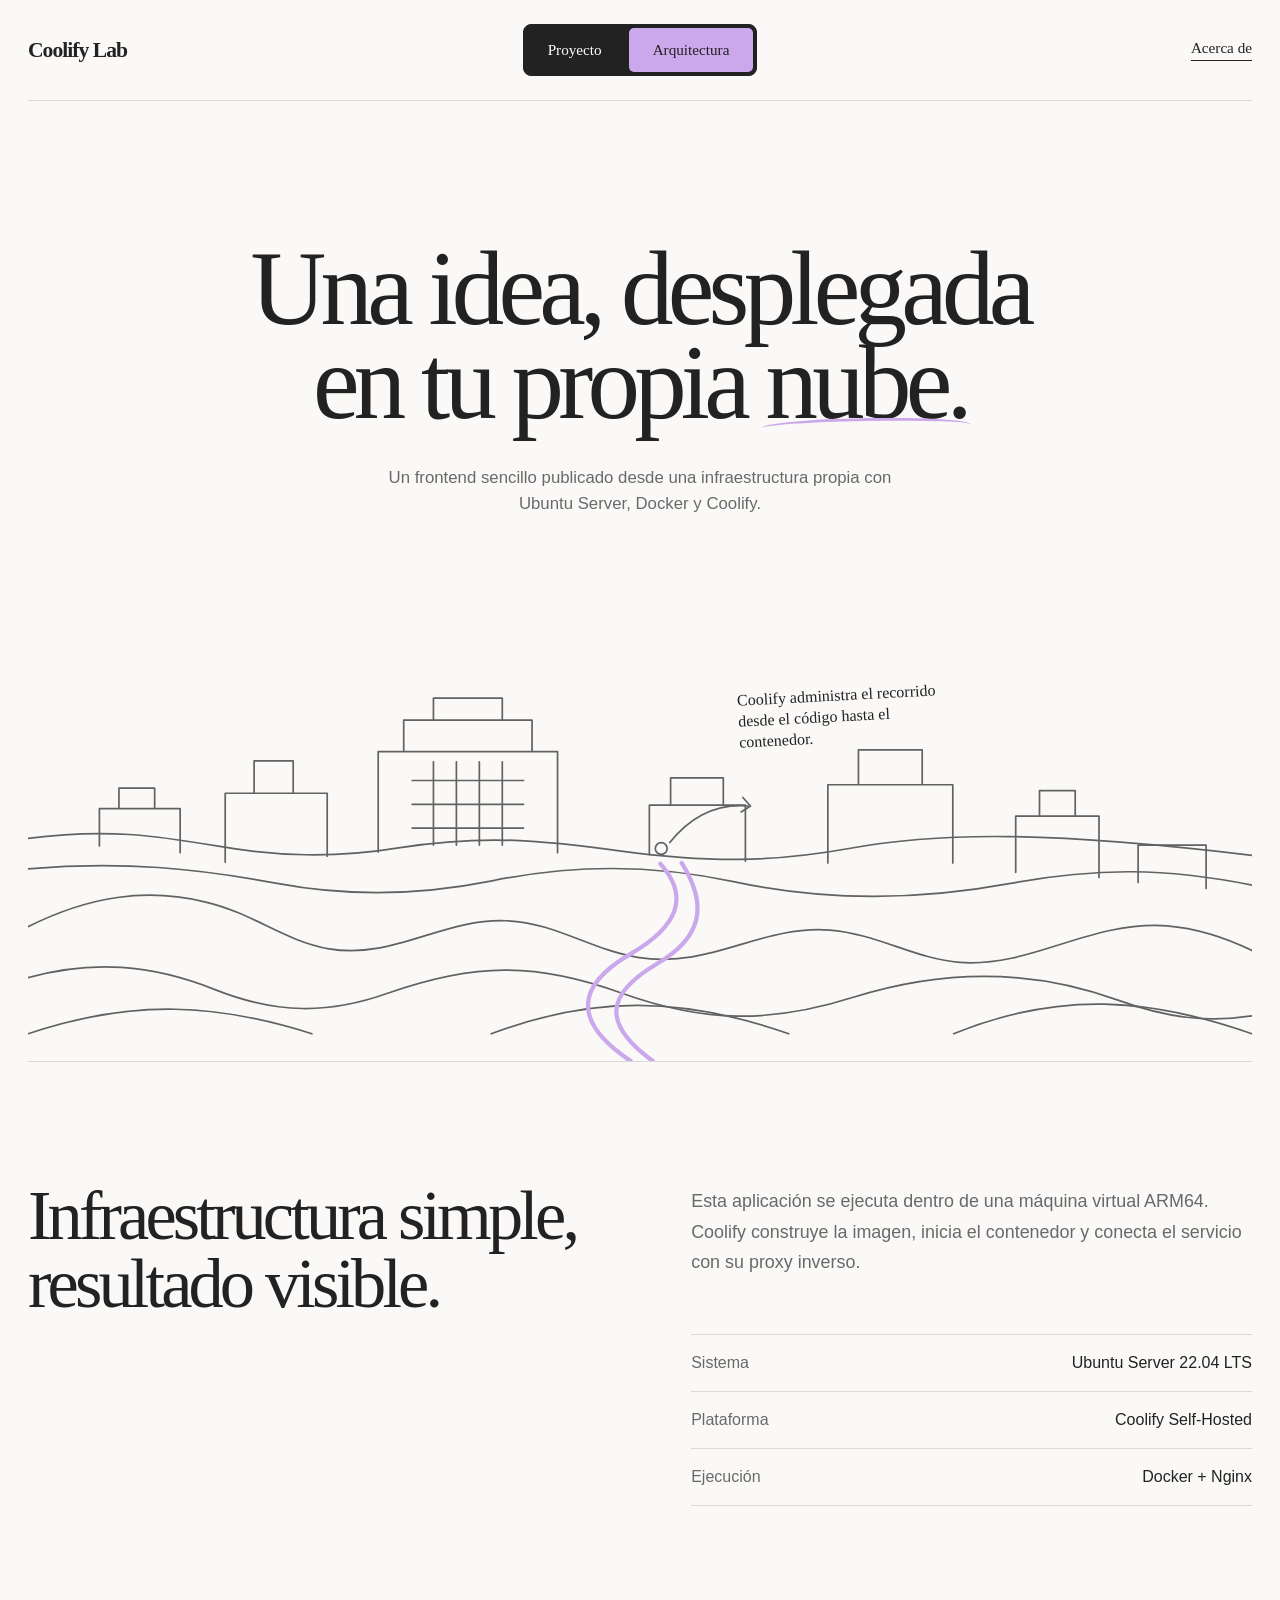
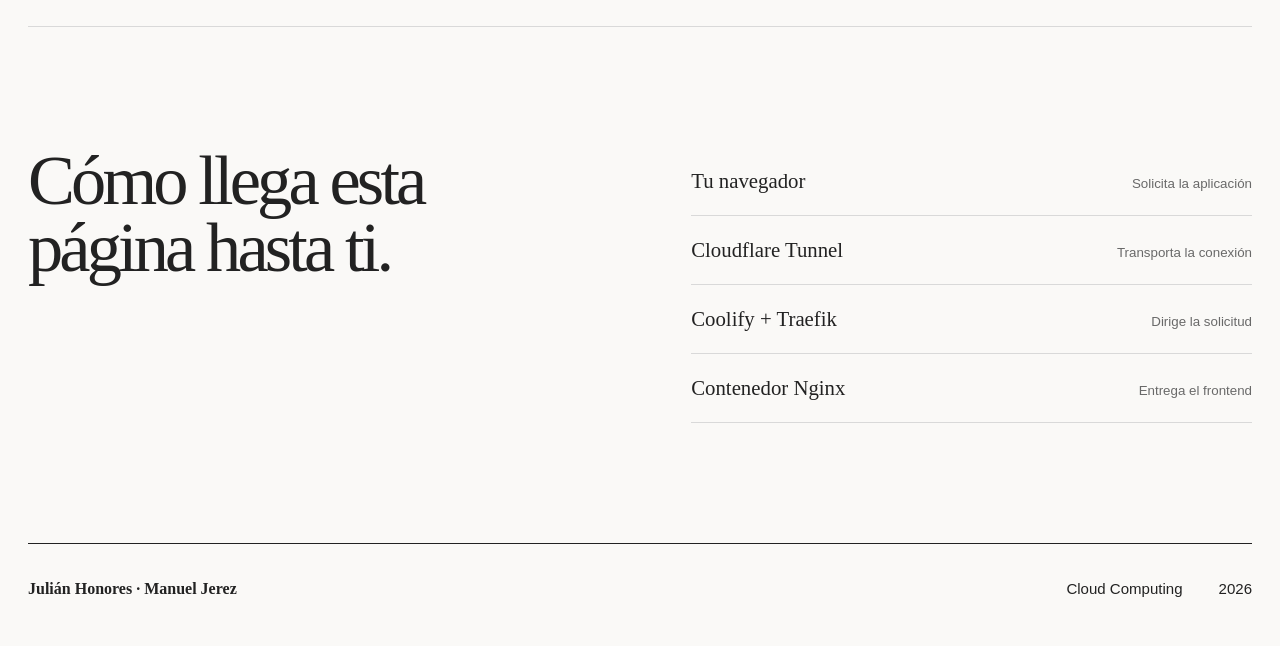
==== index.html @ 7aa56561 "Initial Coolify workshop frontend" ====
<!doctype html>
<html lang="es">
  <head>
    <meta charset="UTF-8" />
    <meta name="viewport" content="width=device-width, initial-scale=1.0" />
    <meta name="description" content="Frontend desplegado con Coolify Self-Hosted para el Taller 1 de PaaS." />
    <title>Coolify Lab · Taller PaaS</title>
    <link rel="stylesheet" href="styles.css" />
  </head>
  <body>
    <header class="site-header">
      <a class="brand" href="#inicio">Coolify Lab</a>
      <nav aria-label="Navegación principal">
        <a href="#proyecto">Proyecto</a>
        <a class="nav-action" href="#arquitectura">Arquitectura</a>
      </nav>
      <a class="header-link" href="#footer">Acerca de</a>
    </header>

    <main id="inicio">
      <section class="hero" aria-labelledby="hero-title">
        <h1 id="hero-title">Una idea, desplegada<br />en tu propia <span class="underlined">nube.</span></h1>
        <p>Un frontend sencillo publicado desde una infraestructura propia con Ubuntu Server, Docker y Coolify.</p>

        <div class="landscape" aria-hidden="true">
          <svg viewBox="0 0 1440 520" role="img">
            <g fill="none" stroke="currentColor" stroke-linecap="round" stroke-linejoin="round">
              <path d="M0 258c93-12 151-3 222 9 69 12 137 15 216 2 101-16 171-8 260 4 105 14 179 13 268-3 109-20 235-20 474 8" />
              <path d="M0 294c111-10 201 0 293 17 85 16 168 14 253-3 95-19 185-20 284 1 102 22 213 23 326 2 103-19 183-18 284 2" />
              <path d="M84 267v-44h95v52m-72-52v-24h42v24m83 63v-81h120v74m-86-74v-38h46v38" />
              <path d="M412 274v-118h211v119m-181-119v-37h151v37m-116-37V93h81v26" />
              <path d="M452 190h131m-131 28h131m-131 28h131M477 168v98m27-98v98m27-98v98m27-98v98" />
              <path d="M731 277v-58h113v66m-88-66v-32h62v32m123 68v-92h147v92m-111-92v-41h75v41" />
              <path d="M1162 298v-66h98v72m-70-72v-30h42v30m74 78v-44h80v51" />
              <path d="M0 362c72-36 139-46 209-29 56 13 93 46 145 55 75 13 134-36 209-33 57 2 99 34 154 43 87 14 144-38 226-32 55 4 101 34 153 38 87 6 151-49 244-43 35 3 65 12 100 29" />
              <path d="M0 422c75-21 145-16 220 14 73 29 134 29 204 4 99-35 173-37 274 0 97 35 175 36 273 5 111-35 215-32 313 4 55 20 103 26 156 18" />
              <path d="M0 488c125-42 224-35 334 0m211 0c119-45 225-44 350 0m194 0c125-51 231-42 351 0" />
              <path class="route" d="M709 520c-67-45-67-87 0-126 57-33 69-68 35-106" />
              <path class="route" d="M735 520c-59-43-57-78 6-115 51-30 60-67 28-118" />
              <circle cx="745" cy="270" r="7" />
              <path d="M755 263c25-31 55-46 92-43m-6-10 9 10-11 7" />
            </g>
          </svg>
          <p>Coolify administra el recorrido desde el código hasta el contenedor.</p>
        </div>
      </section>

      <section class="project" id="proyecto" aria-labelledby="project-title">
        <div><h2 id="project-title">Infraestructura simple, resultado visible.</h2></div>
        <div class="project-copy">
          <p>Esta aplicación se ejecuta dentro de una máquina virtual ARM64. Coolify construye la imagen, inicia el contenedor y conecta el servicio con su proxy inverso.</p>
          <dl>
            <div><dt>Sistema</dt><dd>Ubuntu Server 22.04 LTS</dd></div>
            <div><dt>Plataforma</dt><dd>Coolify Self-Hosted</dd></div>
            <div><dt>Ejecución</dt><dd>Docker + Nginx</dd></div>
          </dl>
        </div>
      </section>

      <section class="architecture" id="arquitectura" aria-labelledby="architecture-title">
        <h2 id="architecture-title">Cómo llega esta página hasta ti.</h2>
        <ol>
          <li><span>Tu navegador</span><small>Solicita la aplicación</small></li>
          <li><span>Cloudflare Tunnel</span><small>Transporta la conexión</small></li>
          <li><span>Coolify + Traefik</span><small>Dirige la solicitud</small></li>
          <li><span>Contenedor Nginx</span><small>Entrega el frontend</small></li>
        </ol>
      </section>
    </main>

    <footer id="footer">
      <strong>Julián Honores · Manuel Jerez</strong>
      <span>Cloud Computing</span>
      <span>2026</span>
    </footer>
  </body>
</html>
---- styles.css ----
:root {
  color-scheme: light;
  --ink: #222222;
  --muted: #696969;
  --line: #d9d9d9;
  --paper: #faf9f7;
  --accent: #cba7eb;
}

* { box-sizing: border-box; }
html { scroll-behavior: smooth; }
body {
  margin: 0;
  min-width: 320px;
  background: var(--paper);
  color: var(--ink);
  font-family: Arial, Helvetica, sans-serif;
}
a { color: inherit; text-decoration: none; }

.site-header {
  display: grid;
  grid-template-columns: 1fr auto 1fr;
  align-items: center;
  width: min(1460px, calc(100% - 56px));
  margin: 0 auto;
  padding: 24px 0;
  border-bottom: 1px solid var(--line);
}
.brand {
  justify-self: start;
  font-family: Georgia, "Times New Roman", serif;
  font-size: 1.35rem;
  font-weight: 700;
  letter-spacing: -0.045em;
}
nav {
  display: flex;
  align-items: center;
  overflow: hidden;
  border: 1px solid var(--ink);
  border-radius: 8px;
  background: var(--ink);
  color: #fff;
  font-family: Georgia, "Times New Roman", serif;
  font-size: 0.95rem;
}
nav a { padding: 13px 24px; }
nav .nav-action {
  margin: 3px;
  border-radius: 5px;
  background: var(--accent);
  color: var(--ink);
}
.header-link {
  justify-self: end;
  padding-bottom: 3px;
  border-bottom: 1px solid var(--ink);
  font-family: Georgia, "Times New Roman", serif;
  font-size: 0.95rem;
}

main {
  width: min(1460px, calc(100% - 56px));
  margin: 0 auto;
}
.hero {
  min-height: calc(100vh - 82px);
  padding-top: clamp(80px, 11vw, 170px);
}
h1, h2 {
  margin: 0;
  font-family: Georgia, "Times New Roman", serif;
  font-weight: 500;
  letter-spacing: -0.055em;
}
h1 {
  position: relative;
  z-index: 1;
  max-width: 1050px;
  margin: 0 auto;
  text-align: center;
  font-size: clamp(3.6rem, 8.2vw, 8.5rem);
  line-height: 0.9;
}
.underlined { position: relative; display: inline-block; }
.underlined::after {
  position: absolute;
  right: -2%;
  bottom: -0.04em;
  left: -2%;
  height: 0.13em;
  border: solid var(--accent);
  border-width: 3px 0 0;
  border-radius: 50%;
  content: "";
  transform: rotate(-1deg);
}
.hero > p {
  max-width: 560px;
  margin: 34px auto 0;
  color: var(--muted);
  text-align: center;
  font-size: 1.05rem;
  line-height: 1.55;
}
.landscape { position: relative; margin-top: clamp(60px, 8vw, 110px); }
.landscape svg {
  display: block;
  width: 100%;
  height: auto;
  color: #626262;
  stroke-width: 2;
  vector-effect: non-scaling-stroke;
}
.landscape .route { stroke: var(--accent); stroke-width: 5; }
.landscape p {
  position: absolute;
  top: 15%;
  left: 58%;
  max-width: 220px;
  margin: 0;
  font-family: "Comic Sans MS", "Bradley Hand", cursive;
  font-size: 1rem;
  line-height: 1.3;
  transform: rotate(-3deg);
}

.project, .architecture {
  display: grid;
  grid-template-columns: 1fr 1fr;
  gap: clamp(40px, 8vw, 130px);
  padding: 120px 0;
  border-top: 1px solid var(--line);
}
h2 {
  max-width: 620px;
  font-size: clamp(2.8rem, 5.5vw, 5.7rem);
  line-height: 0.96;
}
.project-copy > p {
  max-width: 620px;
  margin: 4px 0 56px;
  color: var(--muted);
  font-size: 1.12rem;
  line-height: 1.7;
}
dl { margin: 0; border-top: 1px solid var(--line); }
dl div {
  display: flex;
  justify-content: space-between;
  gap: 24px;
  padding: 19px 0;
  border-bottom: 1px solid var(--line);
}
dt { color: var(--muted); }
dd { margin: 0; text-align: right; }

.architecture { align-items: start; }
.architecture ol {
  margin: 0;
  padding: 0;
  list-style: none;
}
.architecture li {
  display: grid;
  grid-template-columns: 1fr auto;
  gap: 20px;
  align-items: baseline;
  padding: 22px 0;
  border-bottom: 1px solid var(--line);
}
.architecture li span {
  font-family: Georgia, "Times New Roman", serif;
  font-size: 1.3rem;
}
.architecture li small { color: var(--muted); }

footer {
  display: grid;
  grid-template-columns: 1fr auto auto;
  gap: 36px;
  width: min(1460px, calc(100% - 56px));
  margin: 0 auto;
  padding: 36px 0 48px;
  border-top: 1px solid var(--ink);
  font-size: 0.94rem;
}
footer strong {
  font-family: Georgia, "Times New Roman", serif;
  font-size: 1rem;
}

@media (max-width: 800px) {
  .site-header { grid-template-columns: 1fr auto; }
  .site-header nav { display: none; }
  .hero { min-height: auto; padding-top: 90px; }
  .landscape p { display: none; }
  .project, .architecture { grid-template-columns: 1fr; padding: 80px 0; }
}
@media (max-width: 560px) {
  .site-header, main, footer { width: min(100% - 32px, 1460px); }
  h1 { font-size: clamp(3.15rem, 15vw, 5rem); }
  .landscape { margin-right: -16px; margin-left: -16px; overflow: hidden; }
  .landscape svg { width: 170%; max-width: none; transform: translateX(-20%); }
  .architecture li { grid-template-columns: 1fr; gap: 6px; }
  footer { grid-template-columns: 1fr; gap: 12px; }
}
@media (prefers-reduced-motion: reduce) {
  html { scroll-behavior: auto; }
}
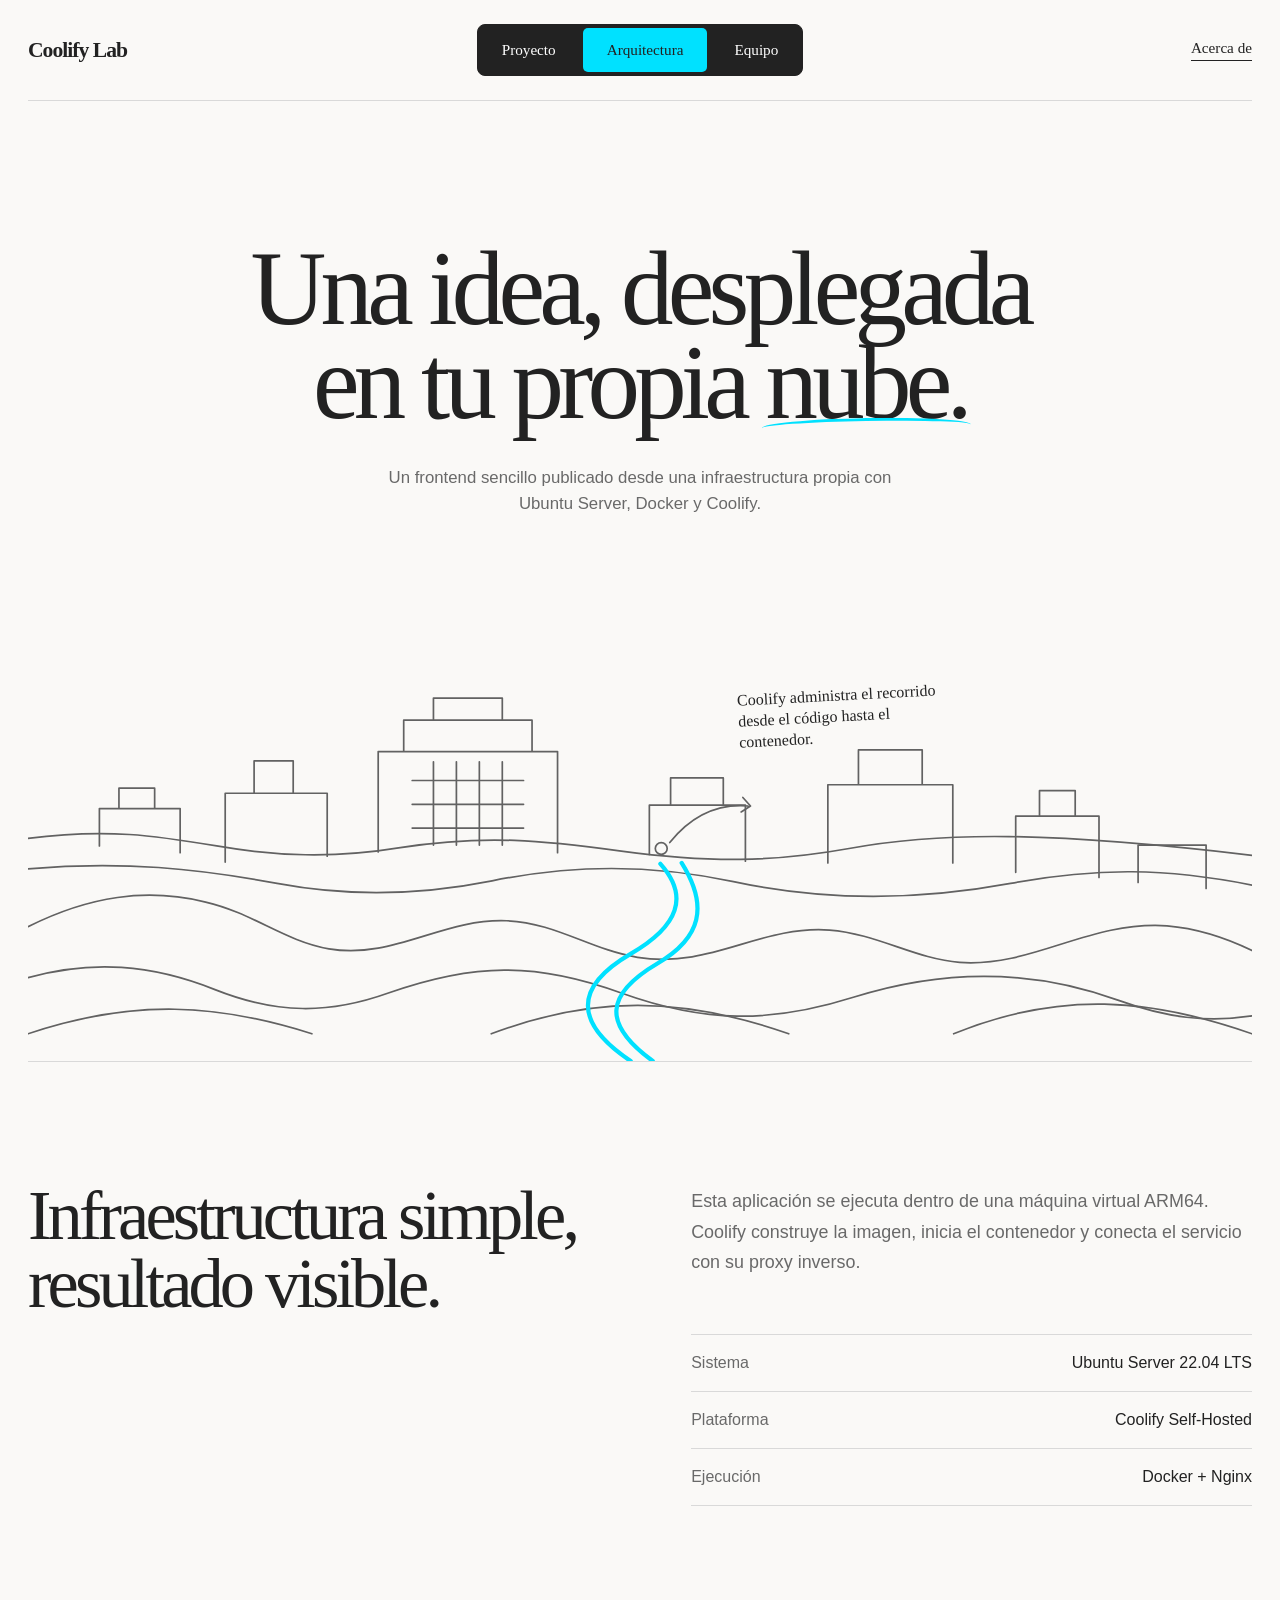
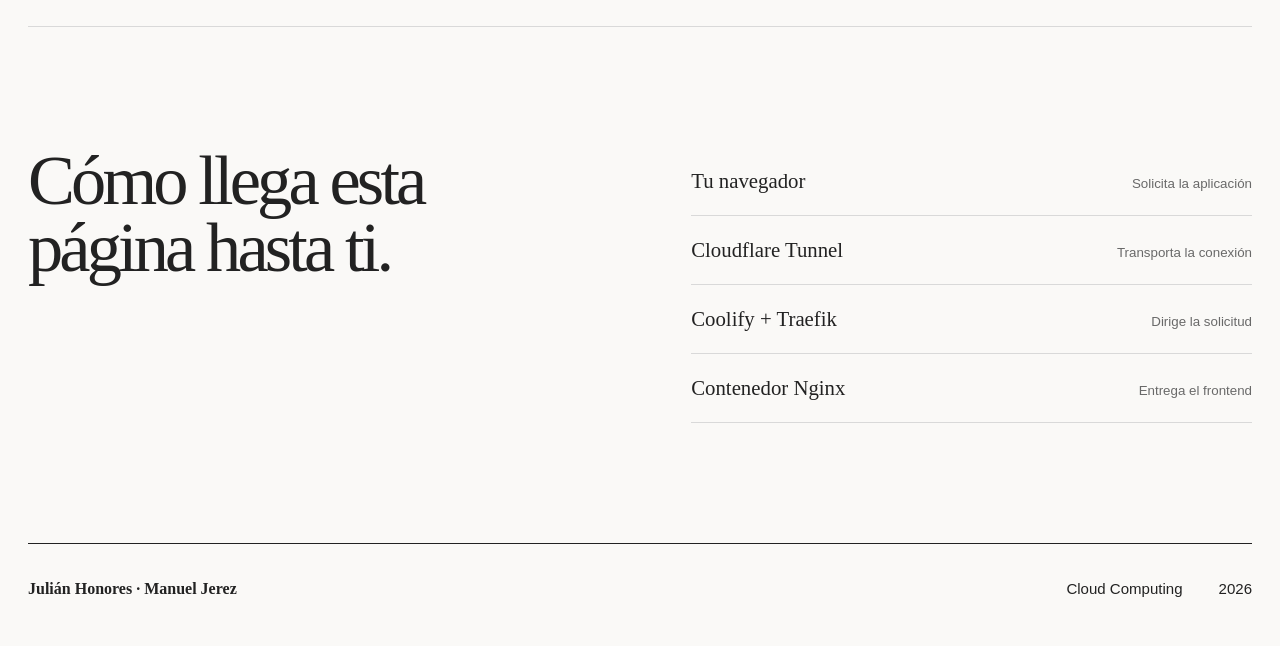
==== commit 13180c65: "ejecutio banco estao" ====
--- a/index.html
+++ b/index.html
@@ -13,6 +13,7 @@
       <nav aria-label="Navegación principal">
         <a href="#proyecto">Proyecto</a>
         <a class="nav-action" href="#arquitectura">Arquitectura</a>
+        <a href="equipo/index.html">Equipo</a>
       </nav>
       <a class="header-link" href="#footer">Acerca de</a>
     </header>
--- a/styles.css
+++ b/styles.css
@@ -4,7 +4,7 @@
   --muted: #696969;
   --line: #d9d9d9;
   --paper: #faf9f7;
-  --accent: #cba7eb;
+  --accent: #00e1ff;
 }
 
 * { box-sizing: border-box; }
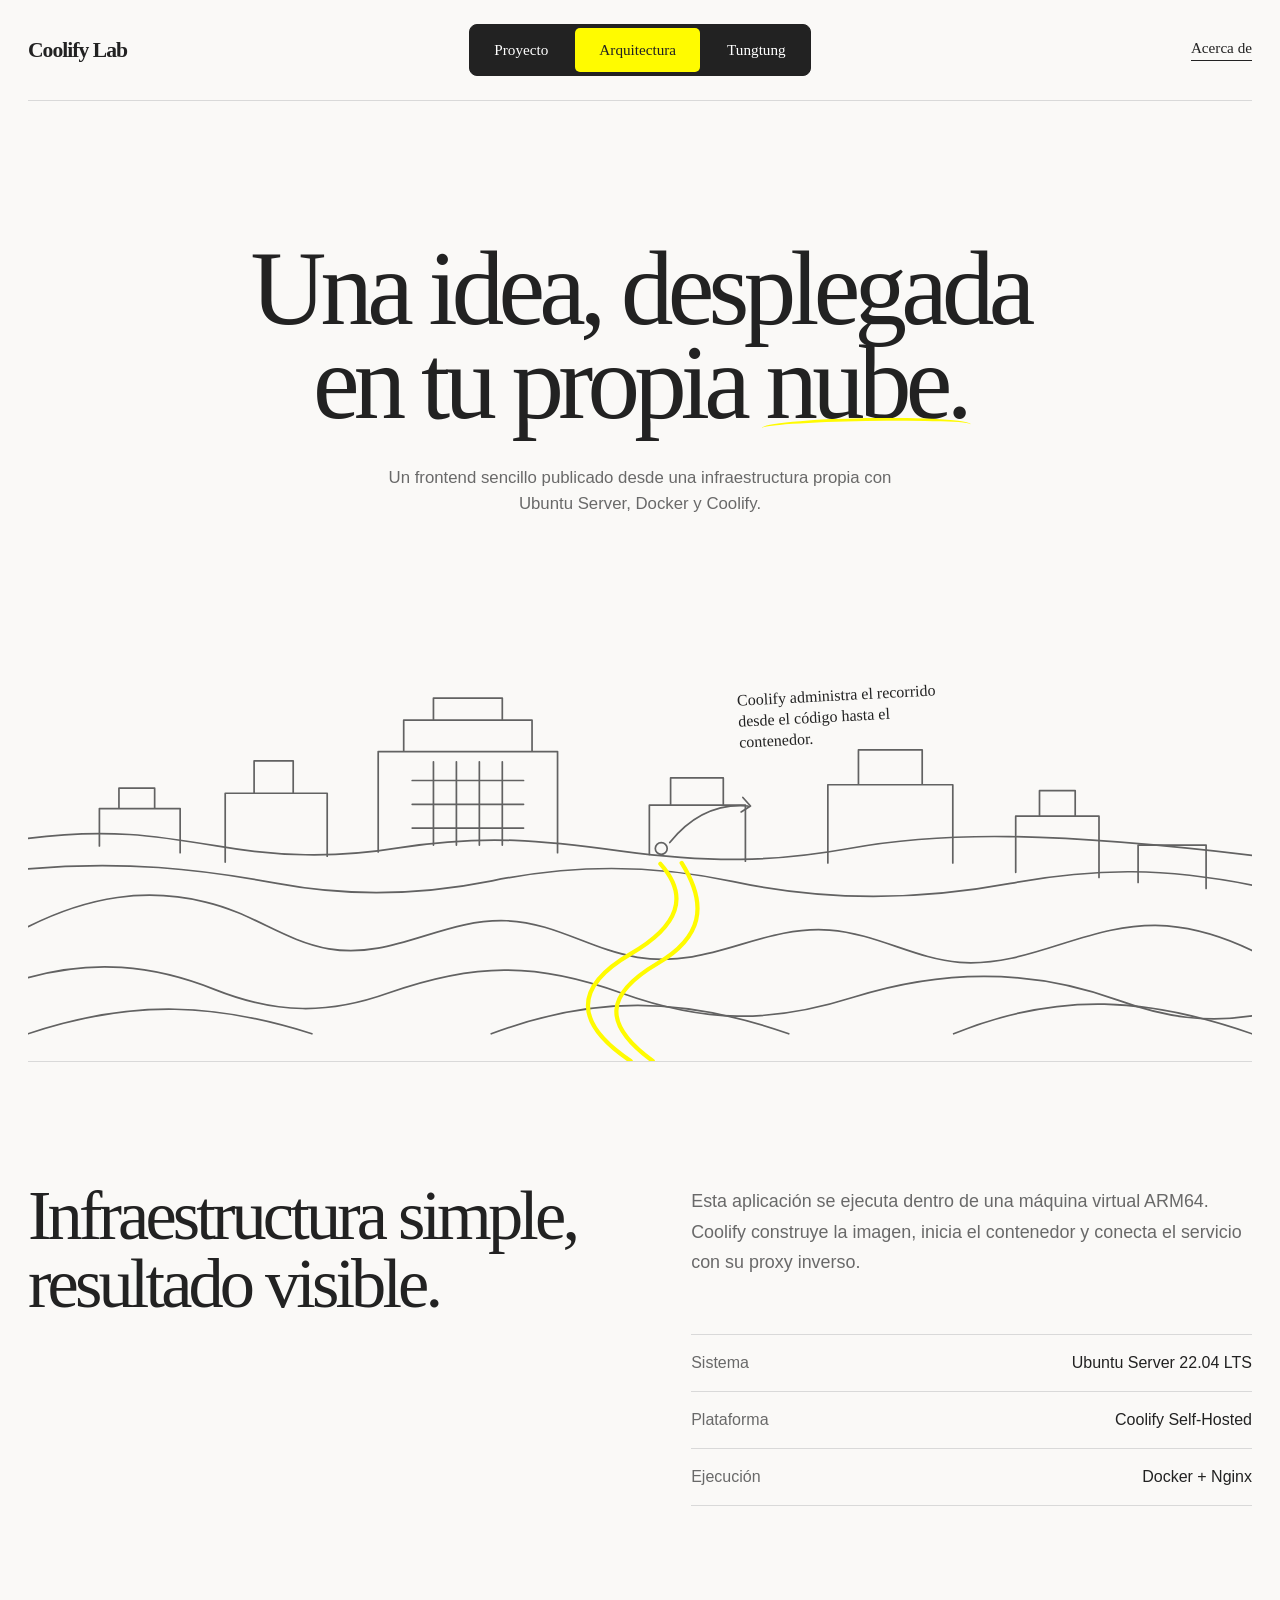
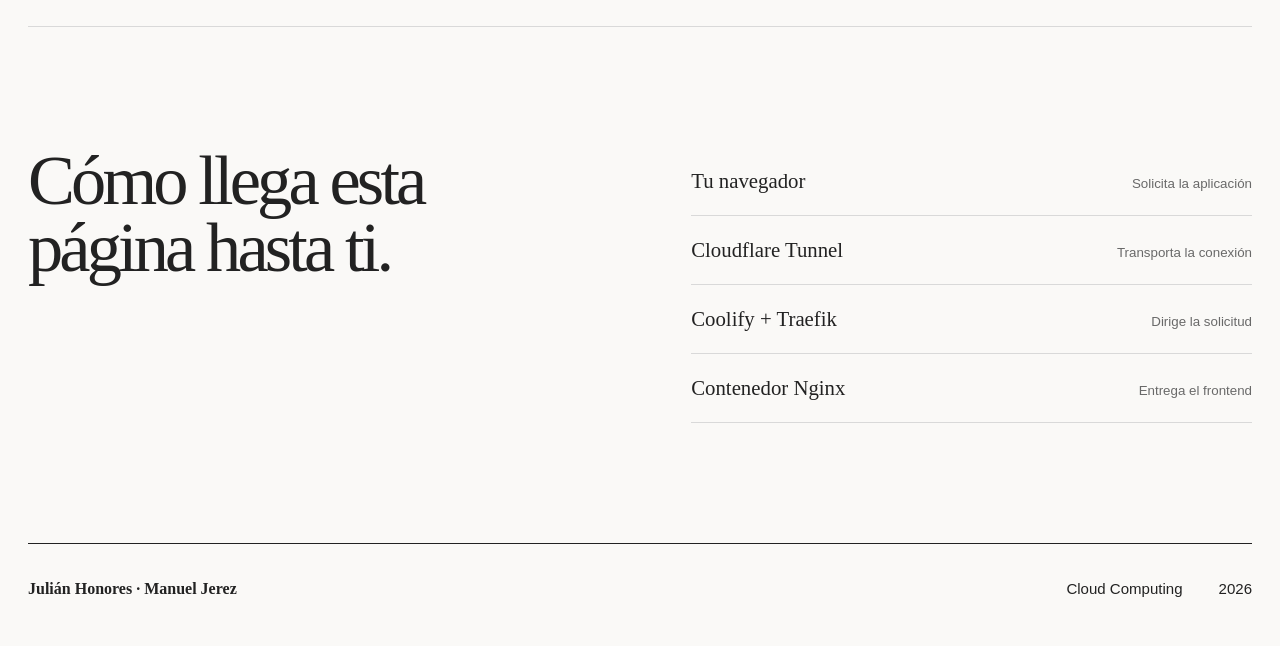
==== commit cde34f76: "ahora si" ====
--- a/index.html
+++ b/index.html
@@ -13,7 +13,7 @@
       <nav aria-label="Navegación principal">
         <a href="#proyecto">Proyecto</a>
         <a class="nav-action" href="#arquitectura">Arquitectura</a>
-        <a href="equipo/index.html">Equipo</a>
+        <a href="tungtung/index.html">Tungtung</a>
       </nav>
       <a class="header-link" href="#footer">Acerca de</a>
     </header>
--- a/styles.css
+++ b/styles.css
@@ -4,7 +4,7 @@
   --muted: #696969;
   --line: #d9d9d9;
   --paper: #faf9f7;
-  --accent: #00e1ff;
+  --accent: #fffb00;
 }
 
 * { box-sizing: border-box; }
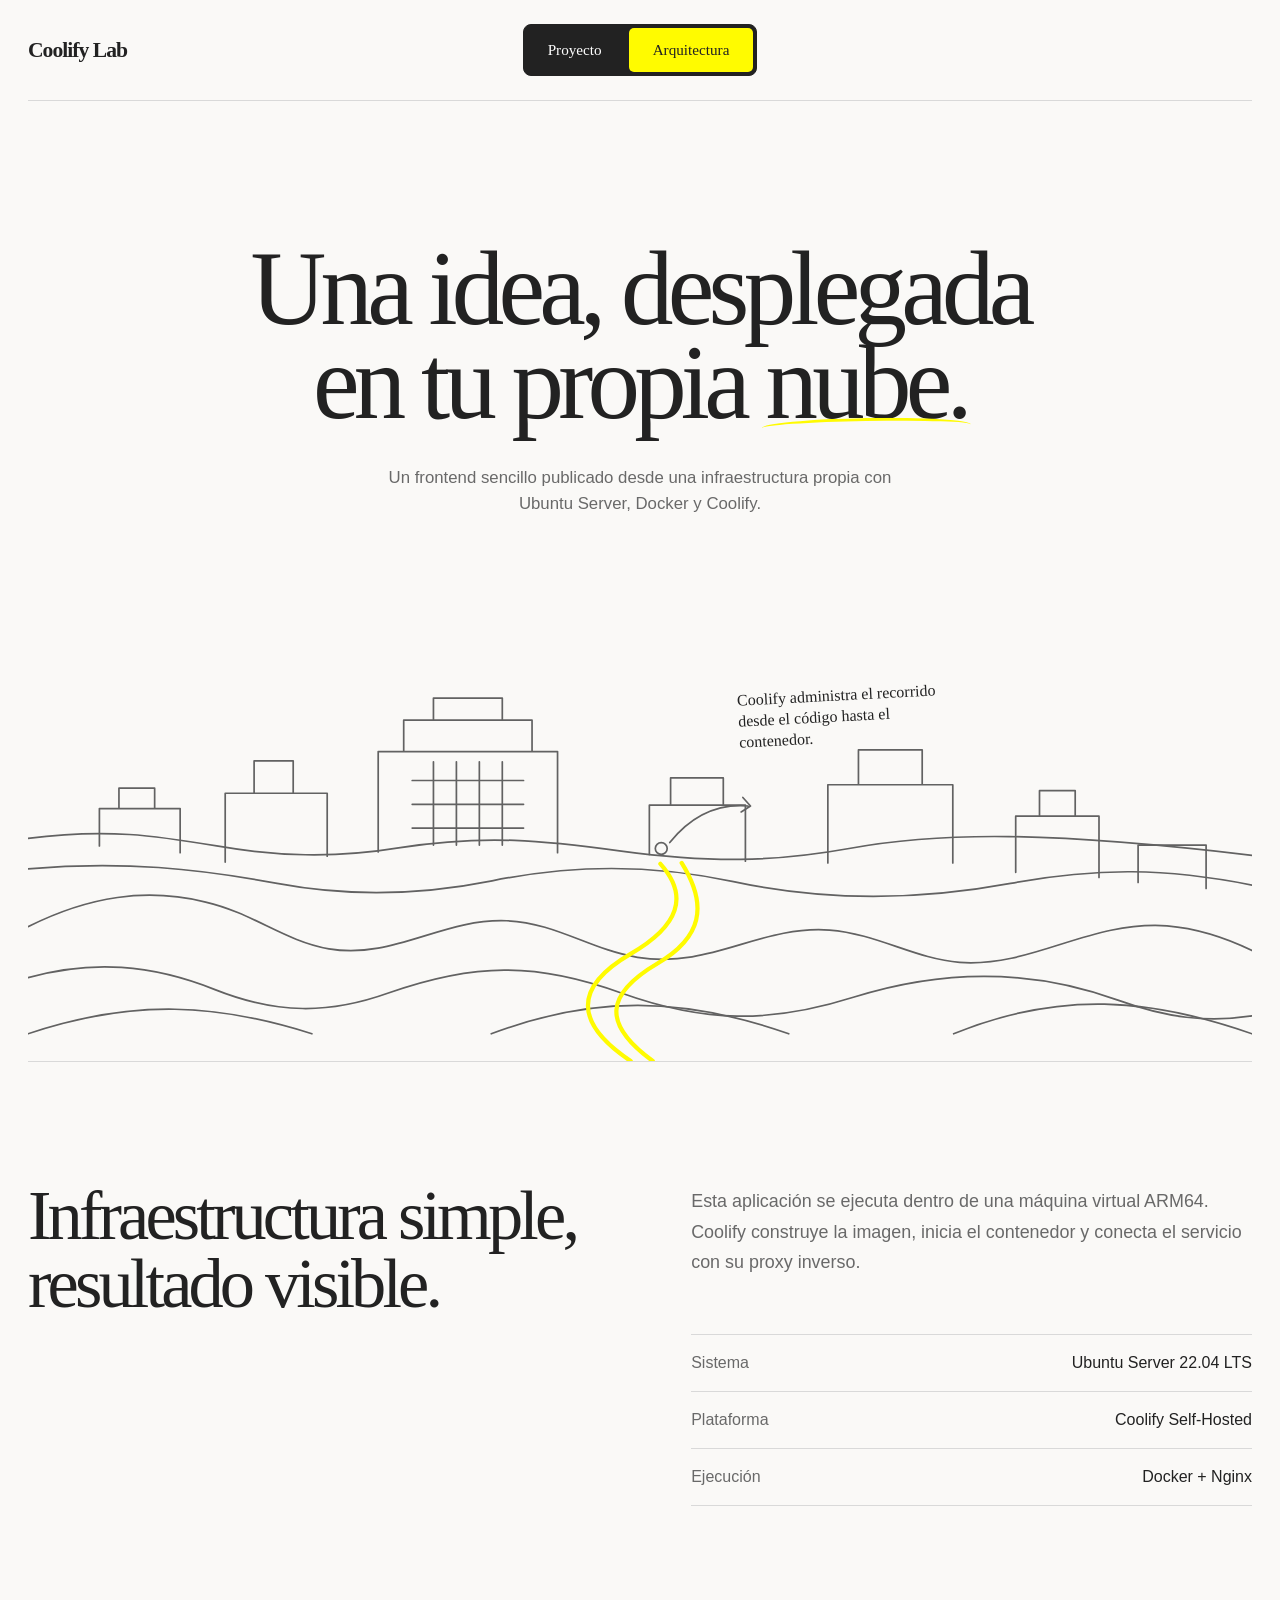
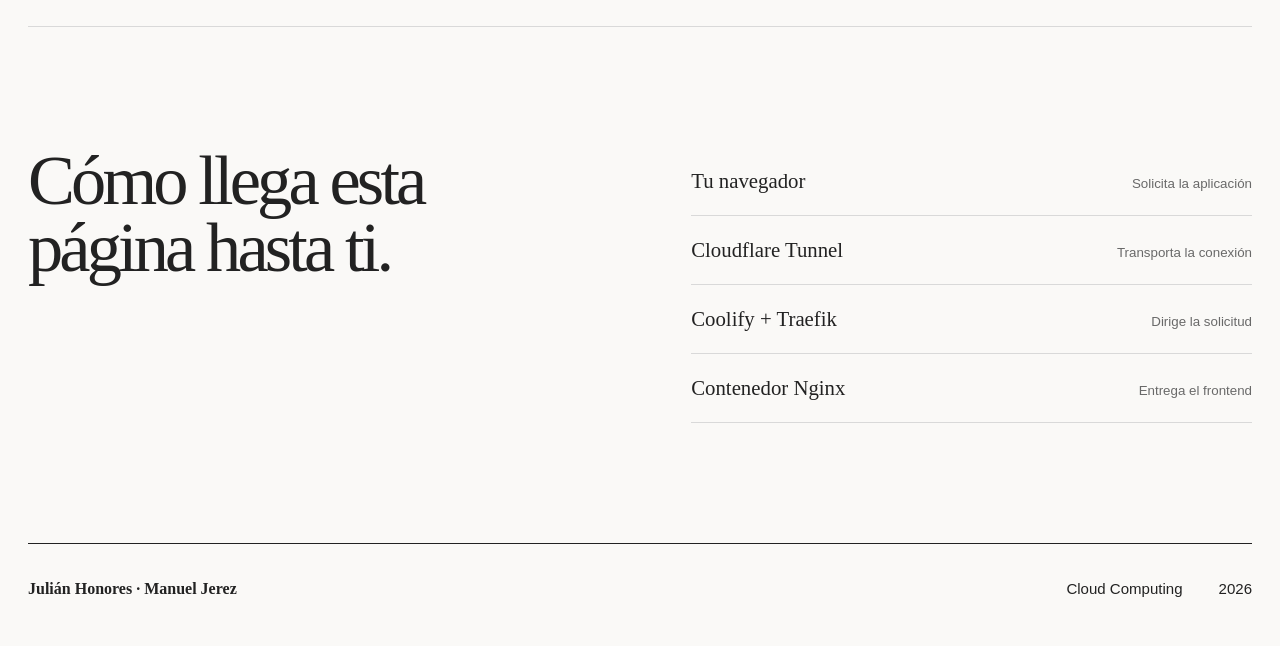
==== commit 02e661f9: "ahora si que si" ====
--- a/index.html
+++ b/index.html
@@ -13,9 +13,7 @@
       <nav aria-label="Navegación principal">
         <a href="#proyecto">Proyecto</a>
         <a class="nav-action" href="#arquitectura">Arquitectura</a>
-        <a href="tungtung/index.html">Tungtung</a>
       </nav>
-      <a class="header-link" href="#footer">Acerca de</a>
     </header>
 
     <main id="inicio">
